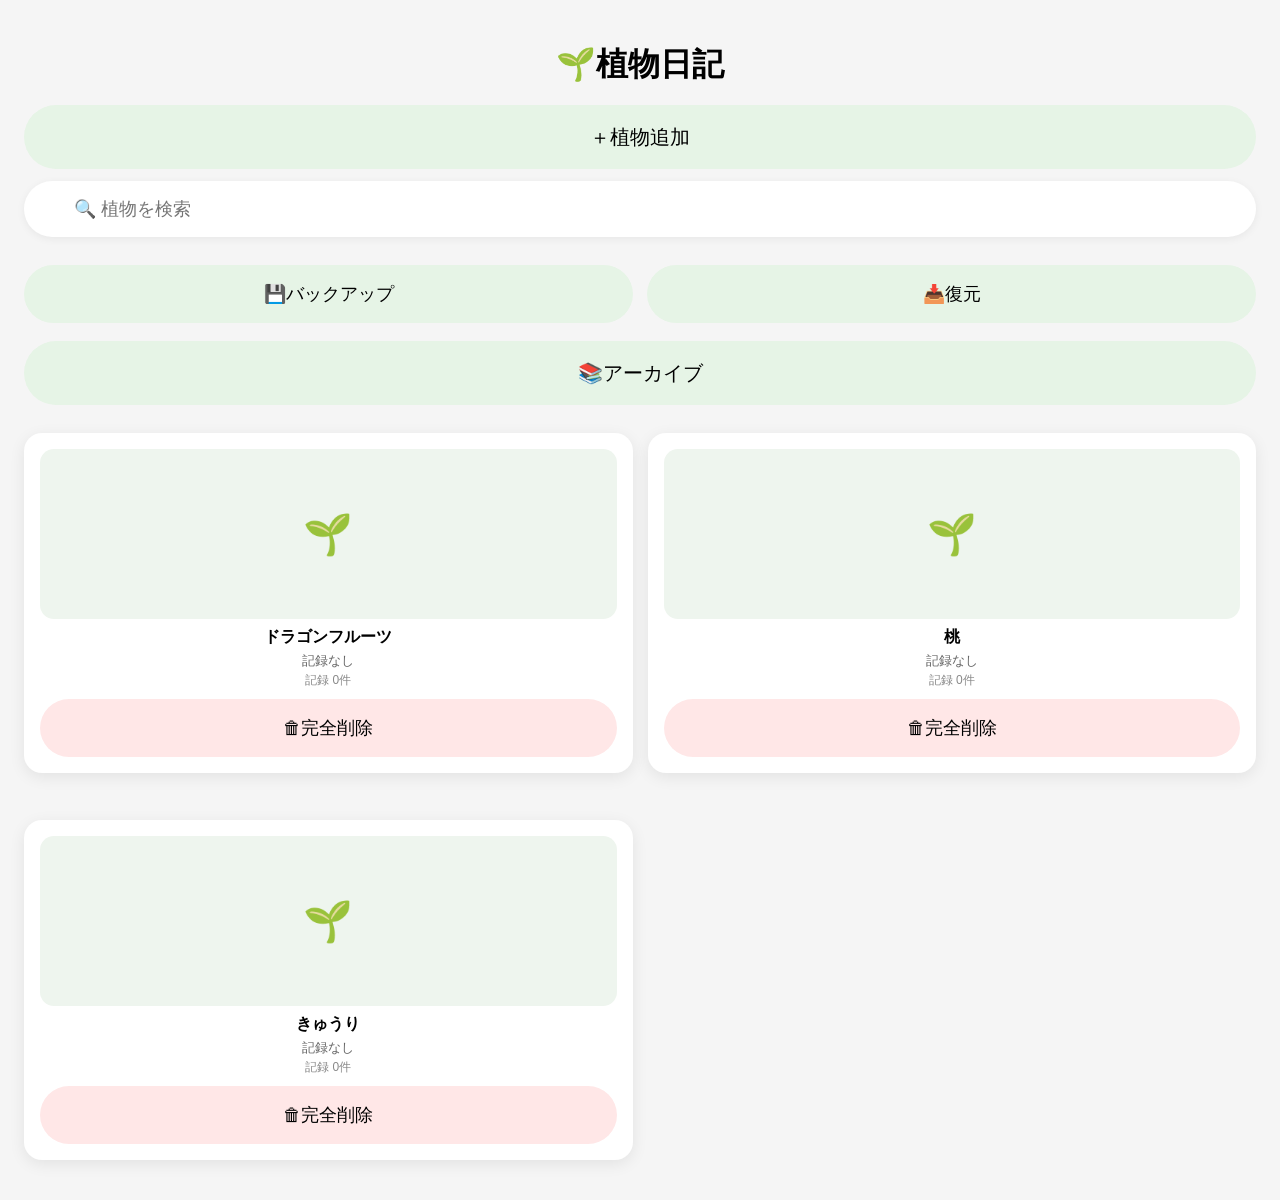
==== index.html @ 44630907 "Update index.html" ====
<!DOCTYPE html>
<html lang="ja">
<head>
    <meta charset="UTF-8">
    <meta name="viewport" content="width=device-width, initial-scale=1.0">
    <title>植物日記</title>
    <link rel="stylesheet" href="style.css?v=13">
</head>
<body>

    <h1>🌱植物日記</h1>

    <button id="addPlantBtn" class="main-add-btn">
        ＋植物追加
    </button>

    <div class="search-wrapper">
        <input
            id="plantSearchInput"
            class="plant-search"
            type="search"
            placeholder="🔍 植物を検索"
        />
    </div>

    <div class="backup-actions">
        <button id="exportBackupBtn">💾バックアップ</button>
        <button id="importBackupBtn">📥復元</button>
    </div>

    <a href="archive.html" class="archive-link">
        <button>
            📚アーカイブ
        </button>
    </a>

    <div id="plants"></div>

    <script src="app.js?v=3"></script>

</body>
</html>
---- style.css ----
body {
    font-family: sans-serif;
    background: #f5f5f5;
    padding: 16px;
    box-sizing: border-box;
}

h1 {
    text-align: center;
    font-size: 32px;
    line-height: 1.2;
}

button {
    border: none;
    border-radius: 999px;
    padding: 12px;
    font-size: 16px;
    background: #e6f4e6;
}

.main-add-btn,
.archive-link button {
    width: 100%;
    font-size: 18px;
    margin-bottom: 12px;
}

.backup-actions {
    display: flex;
    gap: 12px;
    margin-bottom: 18px;
}

.backup-actions button {
    flex: 1;
    width: auto;
}

#plants {
    display: grid;
    grid-template-columns: 1fr 1fr;
    gap: 15px;
}

.plant-card {
    background: white;
    border-radius: 18px;
    padding: 16px;
    margin: 16px 0;
    text-align: center;
    box-shadow: 0 4px 16px rgba(0,0,0,0.08);
    overflow: hidden;
}

.plant-thumb {
    width: 100%;
    height: 170px;
    object-fit: cover;
    border-radius: 14px;
    display: block;
    margin-bottom: 8px;
    background: white;
}

.plant-thumb.placeholder {
    display: flex;
    align-items: center;
    justify-content: center;
    background: #eef5ee;
    font-size: 40px;
}

.plant-name {
    font-weight: bold;
    text-align: center;
}

.plant-updated {
    margin-top: 4px;
    font-size: 13px;
    color: #666;
    text-align: center;
}

.plant-count {
    margin-top: 2px;
    font-size: 12px;
    color: #888;
    text-align: center;
}

.deletePlantBtn {
    width: 100%;
    margin-top: 10px;
    background: #ffe7e7;
}

.sort-box {
    display: flex;
    gap: 8px;
    margin: 12px 0;
}

.sort-box button {
    flex: 1;
}

#plantName {
    position: sticky;
    top: 0;
    z-index: 100;
    background: #f5f5f5;
    padding: 14px 0 12px;
    margin: 0 0 12px;
    border-bottom: 1px solid #dbe8db;
    font-size: 26px;
}

#records {
    position: relative;
    margin-top: 20px;
}

#records::before {
    content: "";
    position: absolute;
    left: 18px;
    top: 0;
    bottom: 0;
    width: 3px;
    background: #cfe3cf;
    border-radius: 999px;
}

#records .plant-card {
    position: relative;
    margin-left: 28px;
    text-align: left;
}

#records .plant-card::before {
    content: "";
    position: absolute;
    left: -22px;
    top: 22px;
    width: 15px;
    height: 15px;
    background: #6fa96f;
    border: 3px solid white;
    border-radius: 50%;
    box-shadow: 0 2px 5px rgba(0,0,0,0.15);
}

.record-date {
    display: inline-block;
    background: #e6f4e6;
    color: #2f5f2f;
    padding: 6px 12px;
    border-radius: 999px;
    font-size: 16px;
    font-weight: bold;
    margin-bottom: 12px;
}

.photo-row {
    display: grid;
    grid-template-columns: 1fr 1fr;
    gap: 12px;
}

.record-photo {
    width: 100%;
    height: 140px;
    object-fit: cover;
    border-radius: 14px;
}

.record-info,
.record-memo {
    text-align: left;
    font-size: 15px;
    margin-top: 8px;
    white-space: pre-wrap;
}

.record-actions {
    display: grid;
    grid-template-columns: 1fr 1fr 1fr;
    gap: 6px;
    margin-top: 12px;
}

.record-actions button {
    padding: 10px 6px;
    font-size: 13px;
    border-radius: 10px;
}

#addRecordBtn {
    position: fixed;
    right: 18px;
    bottom: 18px;
    z-index: 200;
    width: 64px;
    height: 64px;
    border-radius: 50%;
    padding: 0;
    margin: 0;
    font-size: 0;
    background: #6fa96f;
    color: white;
    box-shadow: 0 4px 12px rgba(0,0,0,0.25);
}

#addRecordBtn::before {
    content: "+";
    font-size: 38px;
    line-height: 64px;
    font-weight: bold;
}

.photo-modal {
    display: none;
    position: fixed;
    inset: 0;
    background: rgba(0,0,0,0.85);
    z-index: 999;
    align-items: center;
    justify-content: center;
    flex-direction: column;
    gap: 15px;
    padding: 20px;
}

.photo-modal img {
    max-width: 90%;
    max-height: 70vh;
    border-radius: 12px;
}

.photo-modal button {
    width: 100%;
    max-width: 300px;
}

/* 全体ボタンを少し大きく見やすく */
button {
    min-height: 58px;
    font-size: 18px;
    padding: 14px 18px;
}

/* 植物追加・アーカイブ */
.main-add-btn,
.archive-link button {
    min-height: 64px;
    font-size: 20px;
}

/* バックアップ・復元 */
.backup-actions {
    display: grid;
    grid-template-columns: 1fr 1fr;
    gap: 14px;
    margin-bottom: 18px;
}

.backup-actions button {
    width: 100%;
    min-height: 58px;
    font-size: 18px;
}

/* 検索ボックス */
.plant-search {
    width: 100%;
    box-sizing: border-box;
    height: 56px;
    padding: 0 22px;
    margin: 0 0 14px;
    border: none;
    border-radius: 999px;
    font-size: 18px;
    background: white;
    box-shadow: 0 2px 8px rgba(0,0,0,0.06);
}

.search-wrapper {
    position: relative;
    margin-bottom: 14px;
}

.search-icon {
    position: absolute;
    left: 18px;
    top: 50%;
    transform: translateY(-50%);
    font-size: 20px;
    z-index: 1;
}

.plant-search {
    width: 100%;
    height: 56px;
    padding-left: 50px;
    border: none;
    border-radius: 999px;
    font-size: 18px;
    box-sizing: border-box;
}
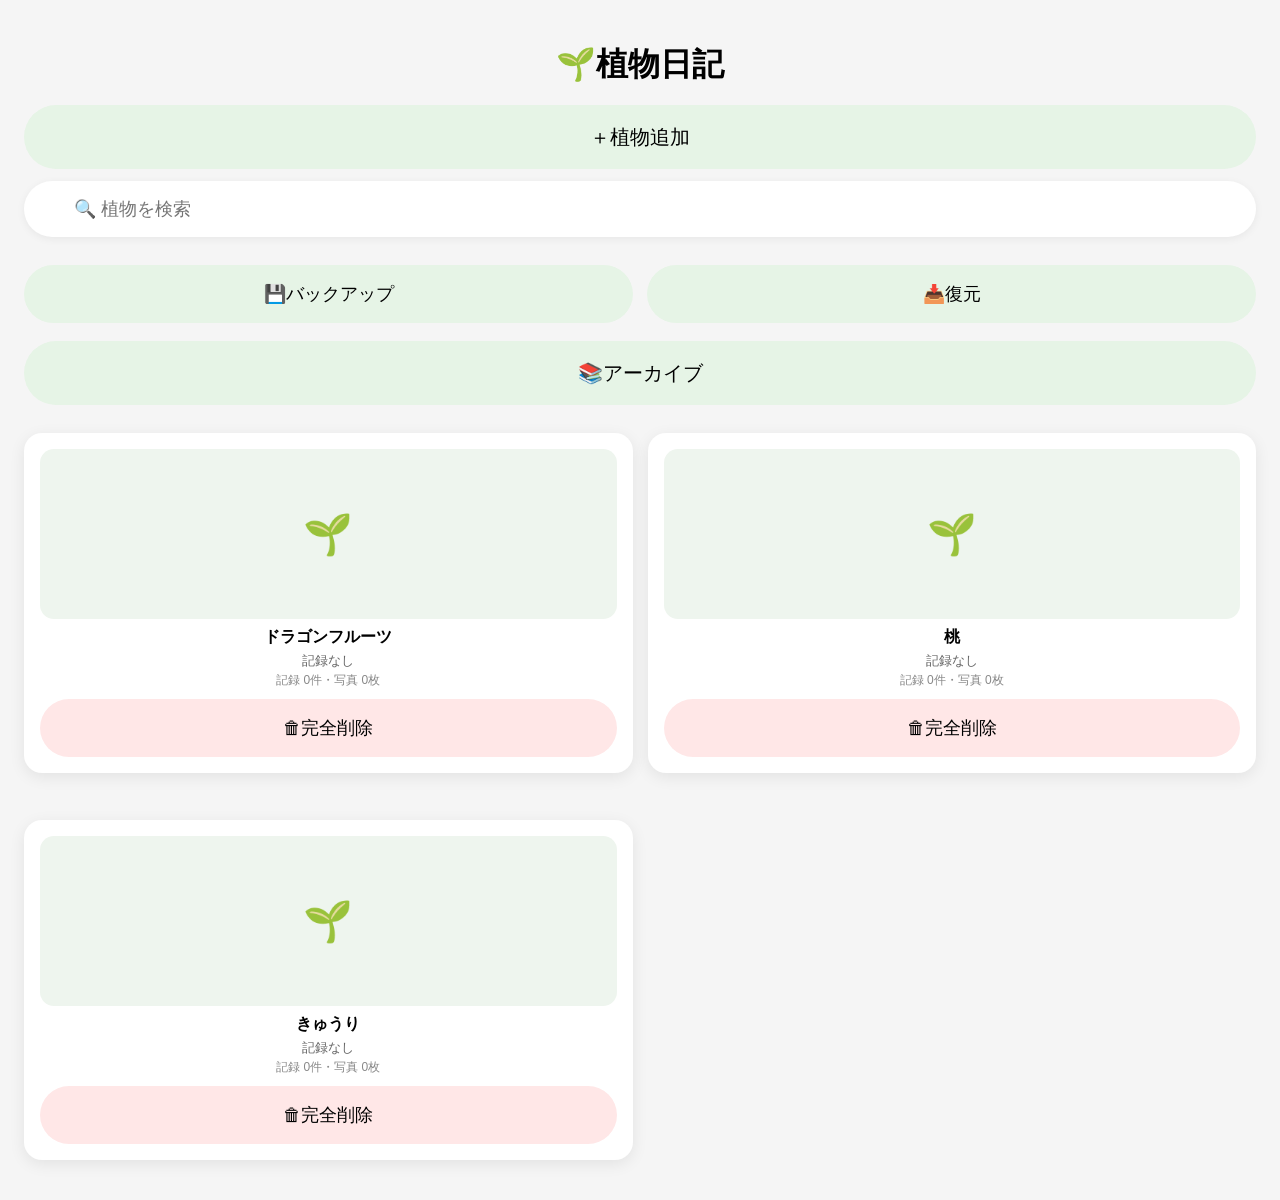
==== commit dbdc3c9c: "Update index.html" ====
--- a/index.html
+++ b/index.html
@@ -36,7 +36,7 @@
 
     <div id="plants"></div>
 
-    <script src="app.js?v=3"></script>
+    <script src="app.js?v=4"></script>
 
 </body>
 </html>
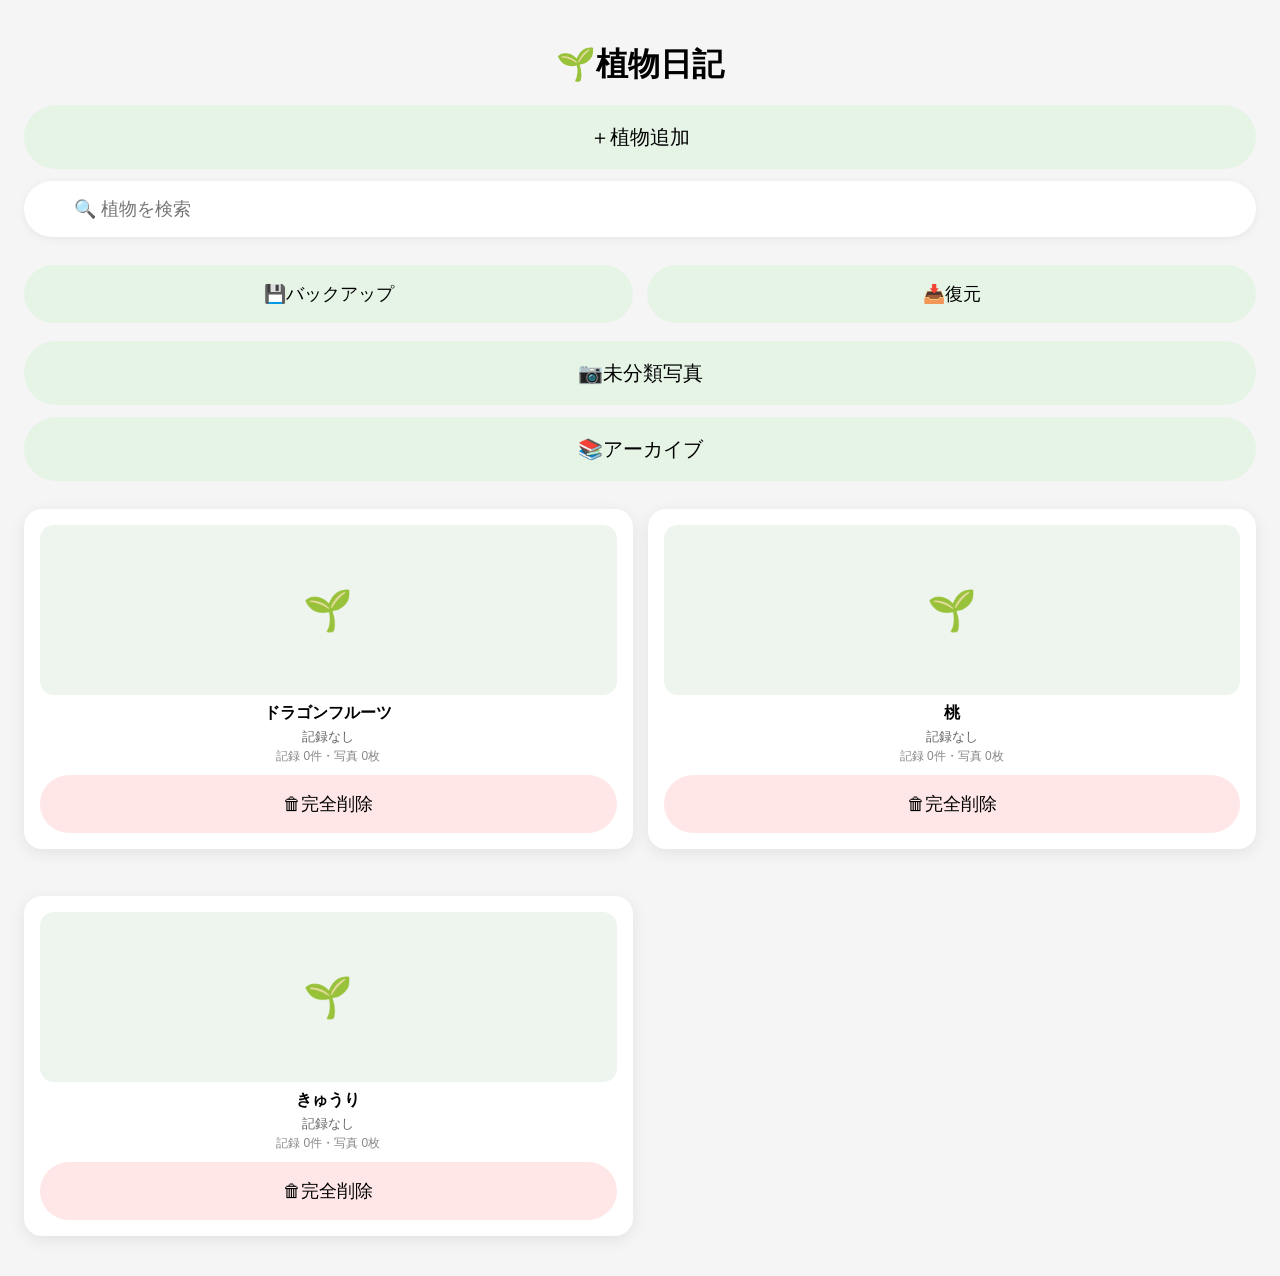
==== commit 5296b08c: "Update index.html" ====
--- a/index.html
+++ b/index.html
@@ -28,6 +28,12 @@
         <button id="importBackupBtn">📥復元</button>
     </div>
 
+<a href="unclassified.html" class="archive-link">
+    <button>
+        📷未分類写真
+    </button>
+</a>
+
     <a href="archive.html" class="archive-link">
         <button>
             📚アーカイブ
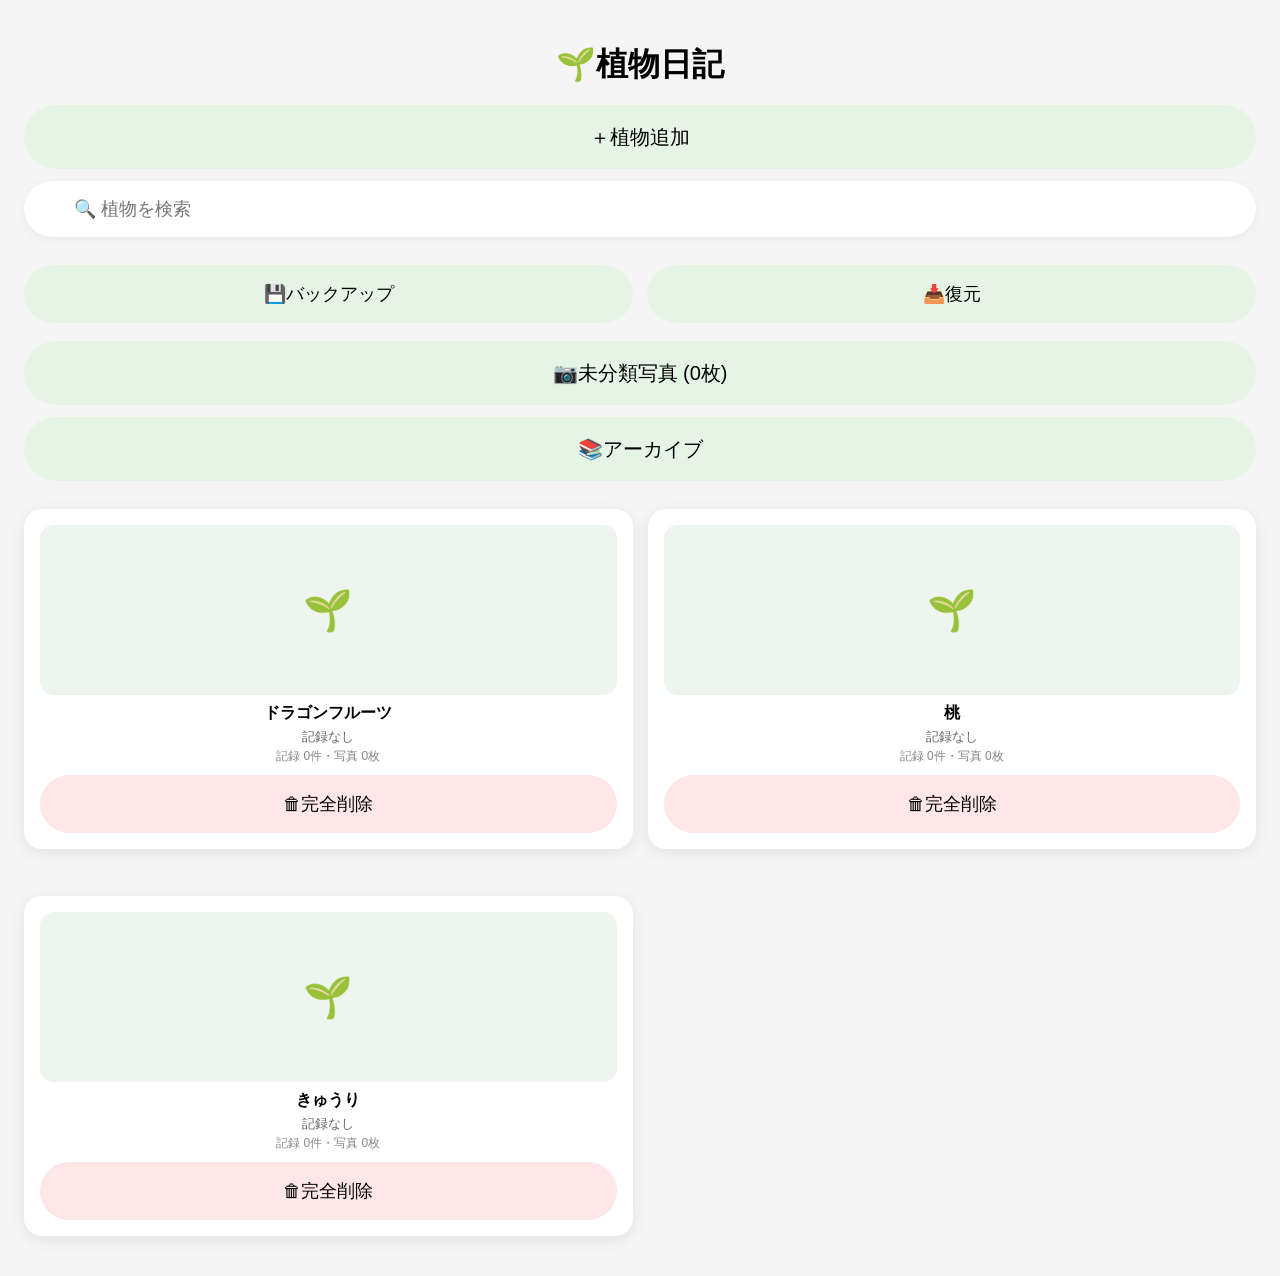
==== commit 366dc88c: "Update index.html" ====
--- a/index.html
+++ b/index.html
@@ -29,7 +29,7 @@
     </div>
 
 <a href="unclassified.html" class="archive-link">
-    <button>
+    <button id="unclassifiedBtn">
         📷未分類写真
     </button>
 </a>
--- a/style.css
+++ b/style.css
@@ -309,3 +309,74 @@
     font-size: 18px;
     box-sizing: border-box;
 }
+
+.photo-grid {
+    display: grid;
+    grid-template-columns: repeat(2, 1fr);
+    gap: 12px;
+    padding: 10px;
+}
+
+.unclassified-item {
+    position: relative;
+    border-radius: 18px;
+    overflow: hidden;
+    background: #fff;
+    box-shadow: 0 4px 12px rgba(0,0,0,0.08);
+    border: 4px solid transparent;
+}
+
+.unclassified-thumb {
+    width: 100%;
+    aspect-ratio: 1 / 1;
+    object-fit: cover;
+    display: block;
+}
+
+.unclassified-item.selected {
+    border-color: #7bcf8a;
+}
+
+.check-mark {
+    display: none;
+    position: absolute;
+    top: 8px;
+    right: 8px;
+    background: #7bcf8a;
+    color: white;
+    width: 28px;
+    height: 28px;
+    border-radius: 50%;
+    text-align: center;
+    line-height: 28px;
+    font-weight: bold;
+    z-index: 2;
+}
+
+.unclassified-item.selected .check-mark {
+    display: block;
+}
+
+.photo-modal {
+    display: none;
+    position: fixed;
+    inset: 0;
+    background: rgba(0,0,0,0.85);
+    z-index: 9999;
+    align-items: center;
+    justify-content: center;
+    flex-direction: column;
+    padding: 20px;
+}
+
+.photo-modal img {
+    max-width: 95vw;
+    max-height: 80vh;
+    object-fit: contain;
+    border-radius: 16px;
+}
+
+.photo-modal button {
+    margin-bottom: 16px;
+    font-size: 18px;
+}
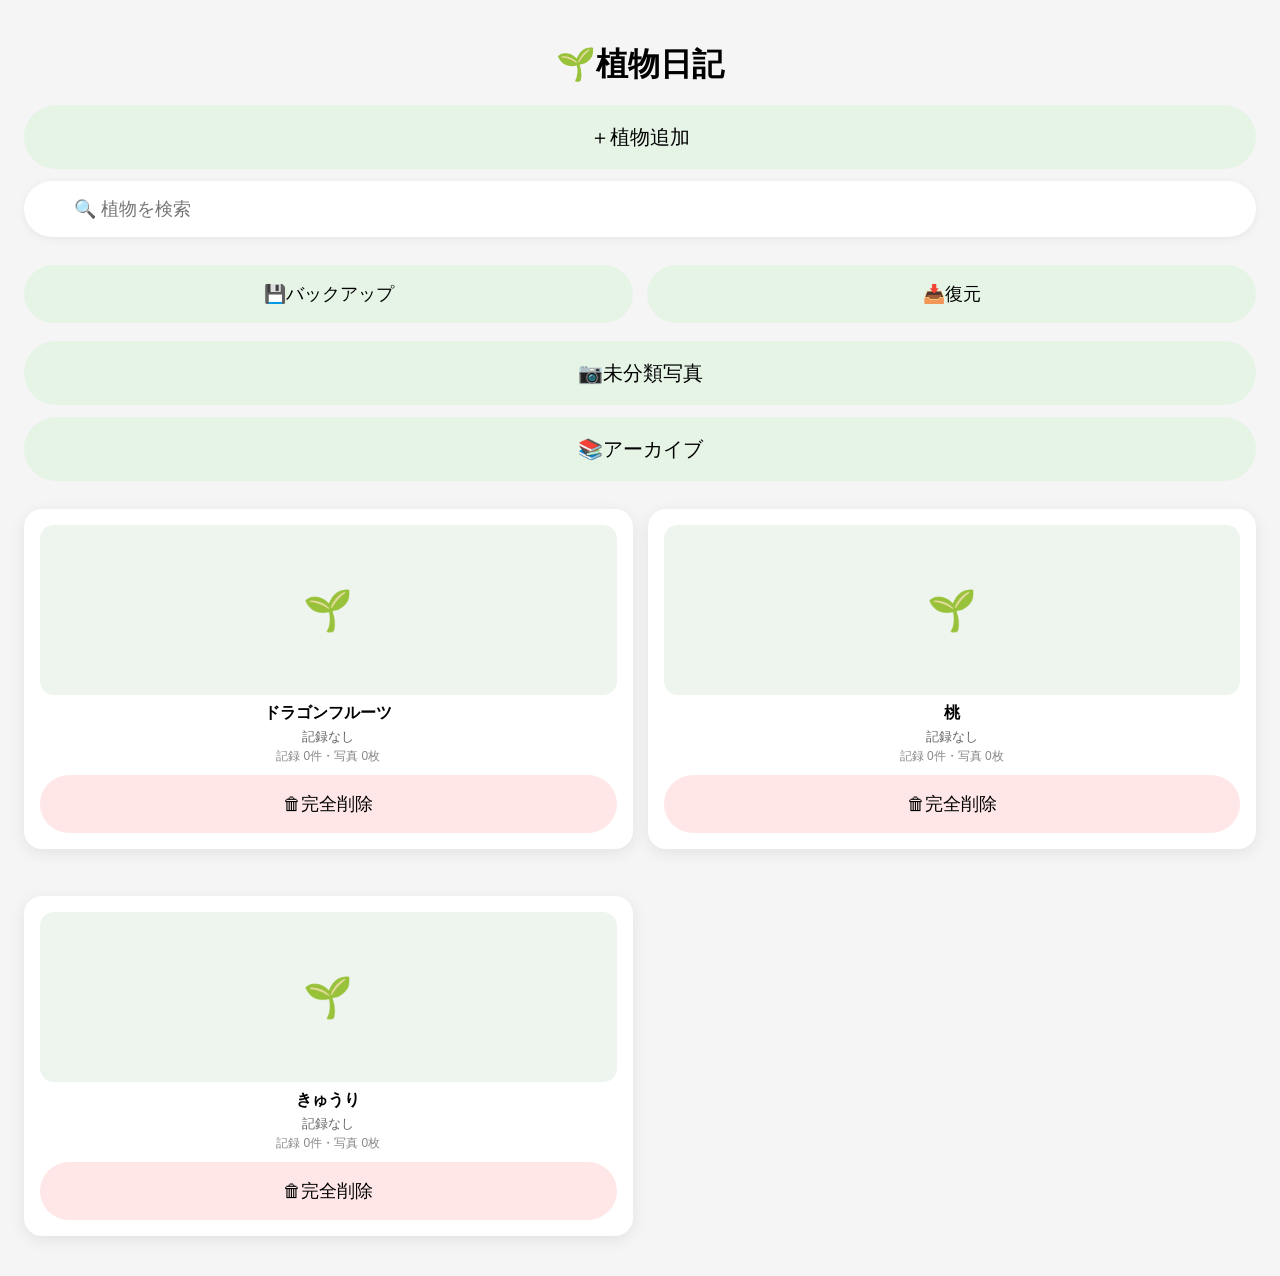
==== commit 41911d2e: "Update index.html" ====
--- a/index.html
+++ b/index.html
@@ -29,7 +29,7 @@
     </div>
 
 <a href="unclassified.html" class="archive-link">
-    <button id="unclassifiedBtn">
+    <button>
         📷未分類写真
     </button>
 </a>
@@ -42,7 +42,7 @@
 
     <div id="plants"></div>
 
-    <script src="app.js?v=4"></script>
+    <script src="app.js?v=5"></script>
 
 </body>
 </html>
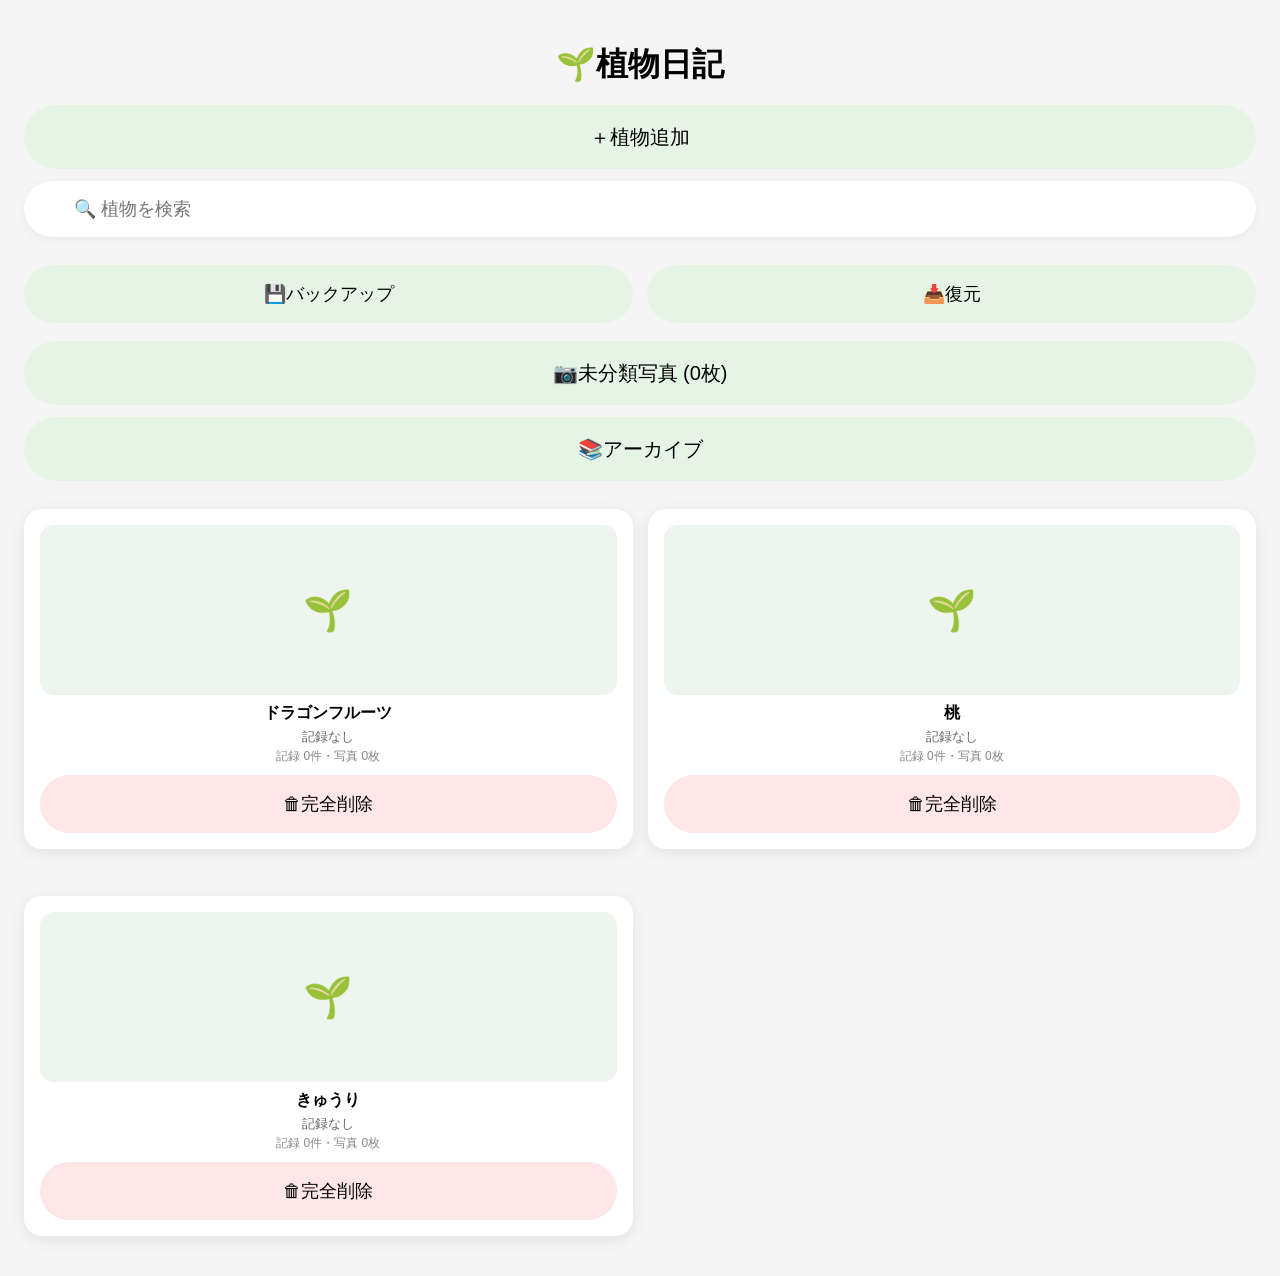
==== commit 1207b149: "Update index.html" ====
--- a/index.html
+++ b/index.html
@@ -29,7 +29,7 @@
     </div>
 
 <a href="unclassified.html" class="archive-link">
-    <button>
+    <button id="unclassifiedBtn">
         📷未分類写真
     </button>
 </a>
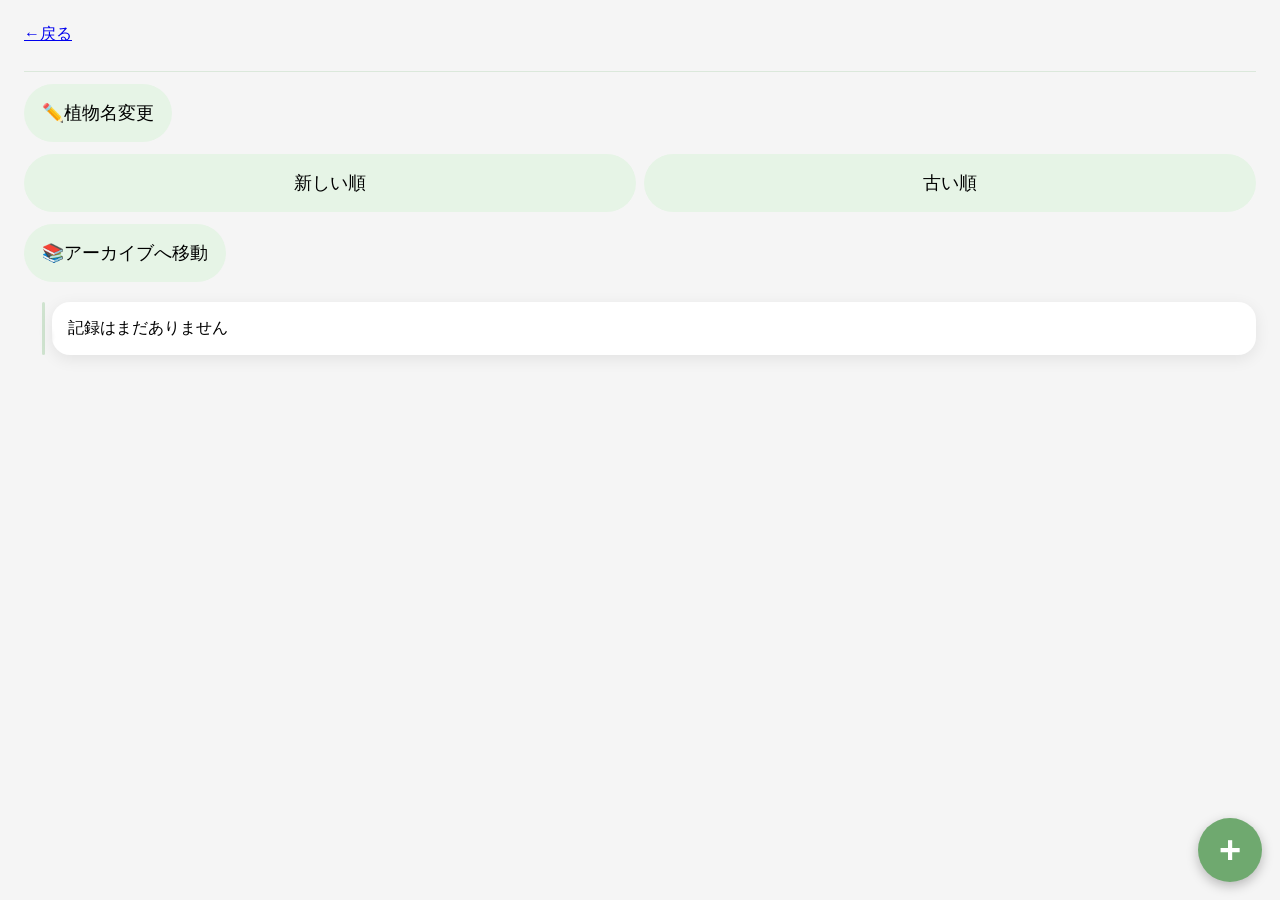
==== commit 42b2c686: "Update index.html" ====
--- a/index.html
+++ b/index.html
@@ -3,46 +3,692 @@
 <head>
     <meta charset="UTF-8">
     <meta name="viewport" content="width=device-width, initial-scale=1.0">
-    <title>植物日記</title>
+    <title>植物ページ</title>
     <link rel="stylesheet" href="style.css?v=13">
 </head>
 <body>
 
-    <h1>🌱植物日記</h1>
-
-    <button id="addPlantBtn" class="main-add-btn">
-        ＋植物追加
-    </button>
-
-    <div class="search-wrapper">
-        <input
-            id="plantSearchInput"
-            class="plant-search"
-            type="search"
-            placeholder="🔍 植物を検索"
-        />
-    </div>
-
-    <div class="backup-actions">
-        <button id="exportBackupBtn">💾バックアップ</button>
-        <button id="importBackupBtn">📥復元</button>
-    </div>
-
-<a href="unclassified.html" class="archive-link">
-    <button id="unclassifiedBtn">
-        📷未分類写真
-    </button>
-</a>
-
-    <a href="archive.html" class="archive-link">
-        <button>
-            📚アーカイブ
-        </button>
-    </a>
-
-    <div id="plants"></div>
-
-    <script src="app.js?v=5"></script>
+<a href="javascript:history.back()">←戻る</a>
+
+<h1 id="plantName"></h1>
+
+<button id="renamePlantBtn">
+    ✏️植物名変更
+</button>
+
+<button id="addRecordBtn">＋記録追加</button>
+
+<div class="sort-box">
+    <button id="newestBtn">新しい順</button>
+    <button id="oldestBtn">古い順</button>
+</div>
+
+<button id="archivePlantBtn">📚アーカイブへ移動</button>
+
+<button id="restorePlantBtn">
+    🌱育成中へ戻す
+</button>
+
+<div id="records"></div>
+
+<div id="photoModal" class="photo-modal">
+    <button id="closeModalBtn">閉じる</button>
+    <img id="modalImage">
+    <button id="setCoverBtn">
+    ⭐表紙に設定
+</button>
+    <button id="deletePhotoBtn">この写真を削除</button>
+　　<button id="moveToUnclassifiedBtn">未分類に戻す</button>
+</div>
+
+
+<script>
+const params = new URLSearchParams(window.location.search);
+const plantName = params.get("name");
+
+document.getElementById("plantName").textContent = plantName;
+
+const recordsContainer = document.getElementById("records");
+const addRecordBtn = document.getElementById("addRecordBtn");
+const archivePlantBtn = document.getElementById("archivePlantBtn");
+const restorePlantBtn = document.getElementById("restorePlantBtn");
+const newestBtn = document.getElementById("newestBtn");
+const oldestBtn = document.getElementById("oldestBtn");
+const photoModal = document.getElementById("photoModal");
+const modalImage = document.getElementById("modalImage");
+const closeModalBtn = document.getElementById("closeModalBtn");
+const deletePhotoBtn = document.getElementById("deletePhotoBtn");
+
+const moveToUnclassifiedBtn =
+    document.getElementById("moveToUnclassifiedBtn");
+
+const setCoverBtn =
+    document.getElementById(
+        "setCoverBtn"
+    );
+
+const renamePlantBtn =
+    document.getElementById(
+        "renamePlantBtn"
+    );
+
+let currentRecordIndex = null;
+let currentPhotoIndex = null;
+
+let sortOrder =
+    localStorage.getItem("sortOrder_" + plantName) || "newest";
+
+const plants =
+    JSON.parse(
+        localStorage.getItem("plants")
+    ) || [];
+
+const currentPlant =
+    plants.find(
+        plant =>
+            plant.name === plantName
+    );
+
+if(currentPlant?.archived){
+
+    archivePlantBtn.style.display =
+        "none";
+
+}else{
+
+    restorePlantBtn.style.display =
+        "none";
+
+}
+
+function getStorageKey() {
+    return "records_" + plantName;
+}
+
+function loadRecords() {
+    return JSON.parse(localStorage.getItem(getStorageKey())) || [];
+}
+
+function saveRecords(records) {
+    localStorage.setItem(getStorageKey(), JSON.stringify(records));
+}
+
+function getPhotoSrc(photo) {
+    if (typeof photo === "string") {
+        return photo;
+    }
+
+    if (photo.src) {
+        return photo.src;
+    }
+
+    return "";
+}
+
+function getPhotoDate(photo, fallbackDate) {
+    return typeof photo === "string" ? fallbackDate : photo.date || fallbackDate;
+}
+
+const DB_NAME = "plantPhotoDB";
+const DB_VERSION = 1;
+const PHOTO_STORE = "photos";
+
+function openPhotoDB() {
+    return new Promise((resolve, reject) => {
+        const request = indexedDB.open(DB_NAME, DB_VERSION);
+
+        request.onupgradeneeded = () => {
+            const db = request.result;
+
+            if (!db.objectStoreNames.contains(PHOTO_STORE)) {
+                db.createObjectStore(PHOTO_STORE, {
+                    keyPath: "id"
+                });
+            }
+        };
+
+        request.onsuccess = () => {
+            resolve(request.result);
+        };
+
+        request.onerror = () => {
+            reject(request.error);
+        };
+    });
+}
+
+async function savePhotoToDB(src) {
+    const db = await openPhotoDB();
+
+    const photo = {
+        id: Date.now().toString() + Math.random().toString(16).slice(2),
+        src: src
+    };
+
+    return new Promise((resolve, reject) => {
+        const transaction = db.transaction(PHOTO_STORE, "readwrite");
+        const store = transaction.objectStore(PHOTO_STORE);
+
+        store.add(photo);
+
+        transaction.oncomplete = () => {
+            resolve(photo.id);
+        };
+
+        transaction.onerror = () => {
+            reject(transaction.error);
+        };
+    });
+}
+
+async function getPhotoFromDB(id) {
+    const db = await openPhotoDB();
+
+    return new Promise((resolve, reject) => {
+        const transaction = db.transaction(PHOTO_STORE, "readonly");
+        const store = transaction.objectStore(PHOTO_STORE);
+        const request = store.get(id);
+
+        request.onsuccess = () => {
+            resolve(request.result ? request.result.src : "");
+        };
+
+        request.onerror = () => {
+            reject(request.error);
+        };
+    });
+}
+
+async function deletePhotoFromDB(id) {
+    const db = await openPhotoDB();
+
+    return new Promise((resolve, reject) => {
+        const transaction = db.transaction(PHOTO_STORE, "readwrite");
+        const store = transaction.objectStore(PHOTO_STORE);
+
+        store.delete(id);
+
+        transaction.oncomplete = () => {
+            resolve();
+        };
+
+        transaction.onerror = () => {
+            reject(transaction.error);
+        };
+    });
+}
+
+function compressImage(file, maxWidth = 700, quality = 0.45) {
+    return new Promise((resolve) => {
+        const reader = new FileReader();
+
+        reader.onload = () => {
+            const img = new Image();
+
+            img.onload = () => {
+                const canvas = document.createElement("canvas");
+
+                let width = img.width;
+                let height = img.height;
+
+                if (width > maxWidth) {
+                    height = Math.round(height * maxWidth / width);
+                    width = maxWidth;
+                }
+
+                canvas.width = width;
+                canvas.height = height;
+
+                const ctx = canvas.getContext("2d");
+
+                ctx.drawImage(img, 0, 0, width, height);
+
+                const compressedDataUrl =
+                    canvas.toDataURL("image/jpeg", quality);
+
+                resolve(compressedDataUrl);
+            };
+
+            img.src = reader.result;
+        };
+
+        reader.readAsDataURL(file);
+    });
+}
+
+function renderRecords() {
+
+    const records = loadRecords();
+
+const displayRecords = [...records].sort((a, b) => {
+
+    const dateA = new Date(a.date);
+    const dateB = new Date(b.date);
+
+    if (sortOrder === "newest") {
+        return dateB - dateA;
+    } else {
+        return dateA - dateB;
+    }
+
+});
+
+    recordsContainer.innerHTML = "";
+
+    if (records.length === 0) {
+        recordsContainer.innerHTML =
+            "<div class='plant-card'>記録はまだありません</div>";
+        return;
+    }
+
+   displayRecords.forEach((record) => {
+    const recordIndex = records.indexOf(record);
+        const card = document.createElement("div");
+        card.className = "plant-card";
+
+        if (!record.photos) {
+            record.photos = record.photo ? [record.photo] : [];
+        }
+
+        const imagesHtml = record.photos
+            .map((photo, photoIndex) => `
+                <img 
+                    src="${getPhotoSrc(photo) || 'data:image/svg+xml,%3Csvg xmlns=%22http://www.w3.org/2000/svg%22 width=%22200%22 height=%22150%22%3E%3Crect width=%22200%22 height=%22150%22 fill=%22%23eef5ee%22/%3E%3Ctext x=%2250%25%22 y=%2250%25%22 text-anchor=%22middle%22 dominant-baseline=%22middle%22 font-size=%2220%22%3E🌱%3C/text%3E%3C/svg%3E'}"
+data-photo-id="${photo.id || ''}"
+                    class="record-photo"
+                    data-record-index="${recordIndex}"
+                    data-photo-index="${photoIndex}"
+                >
+            `)
+            .join("");
+
+        card.innerHTML = `
+            <div class="record-date">
+                ${record.date}
+            </div>
+            <br><br>
+            <div class="photo-row">
+                ${imagesHtml}
+            </div>
+            <br>
+            
+            ${record.fertilizer
+                ? `<div class="record-info">💩 ${record.fertilizer}</div>`
+                : ""}
+
+            ${record.pesticide
+                ? `<div class="record-info">🧪 ${record.pesticide}</div>`
+                : ""}
+
+<div class="record-memo">
+    ${record.memo}
+</div>
+            <br><br>
+            <div class="record-actions">
+    <button class="photoBtn">📷追加</button>
+    <button class="editBtn">✏️編集</button>
+    <button class="deleteBtn">🗑削除</button>
+</div>
+        `;
+
+        card.querySelectorAll(".record-photo").forEach(img => {
+            img.addEventListener("click", () => {
+                currentRecordIndex = Number(img.dataset.recordIndex);
+                currentPhotoIndex = Number(img.dataset.photoIndex);
+
+                modalImage.src = img.src;
+                photoModal.style.display = "flex";
+            });
+        });
+
+        card.querySelector(".photoBtn").addEventListener("click", () => {
+            selectPhotos(recordIndex);
+        });
+
+        card.querySelector(".editBtn").addEventListener("click", () => {
+    const newDate = prompt("日付を編集してください", record.date);
+
+    if (newDate === null) return;
+
+    const newMemo = prompt("メモを編集してください", record.memo);
+
+    if (newMemo === null) return;
+
+    records[recordIndex].date = newDate;
+    records[recordIndex].memo = newMemo;
+
+    saveRecords(records);
+    renderRecords();
+});
+
+        card.querySelector(".deleteBtn").addEventListener("click", () => {
+            if (!confirm("削除しますか？")) return;
+
+            records.splice(recordIndex, 1);
+            saveRecords(records);
+            renderRecords();
+        });
+
+card.querySelectorAll(".record-photo").forEach(async img => {
+    const photoId = img.dataset.photoId;
+
+    if (photoId) {
+        const src = await getPhotoFromDB(photoId);
+        img.src = src;
+    }
+});
+
+        recordsContainer.appendChild(card);
+    });
+
+    saveRecords(records);
+}
+
+function selectPhotos(recordIndex) {
+    const input = document.createElement("input");
+    input.type = "file";
+    input.accept = "image/*";
+    input.multiple = true;
+
+    input.addEventListener("change", async () => {
+        const files = Array.from(input.files);
+
+        if (files.length === 0) return;
+
+        const records = loadRecords();
+
+        if (!records[recordIndex].photos) {
+            records[recordIndex].photos = [];
+        }
+
+        for (const file of files) {
+            const compressedPhoto = await compressImage(file);
+            const photoId = await savePhotoToDB(compressedPhoto);
+
+            records[recordIndex].photos.push({
+                id: photoId,
+                date: records[recordIndex].date
+            });
+        }
+
+        saveRecords(records);
+        renderRecords();
+
+        alert("写真を追加しました！");
+    });
+
+    input.click();
+}
+
+addRecordBtn.addEventListener("click", () => {
+    const memo = prompt("メモを入力してください");
+const fertilizer =
+    prompt(
+        "肥料を入力してください\n例：液肥、有機肥料"
+    ) || "";
+
+const pesticide =
+    prompt(
+        "農薬を入力してください\n例：殺虫"
+    ) || "";
+    if (memo === null) return;
+
+    const records = loadRecords();
+
+    const today = new Date().toLocaleDateString("ja-JP");
+
+const recordDate =
+    prompt(
+        "日付を入力してください",
+        today
+    );
+
+if (recordDate === null) return;
+
+records.unshift({
+    date: recordDate,
+    memo: memo,
+    fertilizer: fertilizer,
+    pesticide: pesticide,
+    photos: []
+});
+
+    saveRecords(records);
+    renderRecords();
+});
+
+closeModalBtn.addEventListener("click", () => {
+    photoModal.style.display = "none";
+});
+
+setCoverBtn.addEventListener("click", async () => {
+    const records = loadRecords();
+
+    const selectedPhoto =
+        records[currentRecordIndex].photos[currentPhotoIndex];
+
+    let selectedPhotoSrc = getPhotoSrc(selectedPhoto);
+
+    if (!selectedPhotoSrc && selectedPhoto.id) {
+        selectedPhotoSrc = await getPhotoFromDB(selectedPhoto.id);
+    }
+
+    const plants =
+        JSON.parse(localStorage.getItem("plants")) || [];
+
+    const targetPlant =
+        plants.find(plant => plant.name === plantName);
+
+    if (!targetPlant) return;
+
+    targetPlant.coverPhoto = selectedPhotoSrc;
+
+    localStorage.setItem("plants", JSON.stringify(plants));
+
+    alert("表紙写真を設定しました⭐");
+});
+
+deletePhotoBtn.addEventListener("click", async () => {
+    moveToUnclassifiedBtn.addEventListener("click", async () => {
+    if (!confirm("この写真を未分類写真に戻しますか？")) return;
+
+    const records = loadRecords();
+
+    const movedPhoto =
+        records[currentRecordIndex].photos[currentPhotoIndex];
+
+    let unclassifiedPhotos =
+        JSON.parse(localStorage.getItem("unclassifiedPhotos")) || [];
+
+    unclassifiedPhotos.push(movedPhoto);
+
+    localStorage.setItem(
+        "unclassifiedPhotos",
+        JSON.stringify(unclassifiedPhotos)
+    );
+
+    records[currentRecordIndex].photos.splice(currentPhotoIndex, 1);
+
+    saveRecords(records);
+
+    photoModal.style.display = "none";
+
+    renderRecords();
+
+    alert("未分類写真に戻しました");
+});
+    
+    if (!confirm("この写真を削除しますか？")) return;
+
+    const records = loadRecords();
+
+    const deletedPhoto =
+        records[currentRecordIndex].photos[currentPhotoIndex];
+
+    if (deletedPhoto.id) {
+        await deletePhotoFromDB(deletedPhoto.id);
+    }
+
+    records[currentRecordIndex].photos.splice(currentPhotoIndex, 1);
+
+    saveRecords(records);
+
+    photoModal.style.display = "none";
+
+    renderRecords();
+});
+
+archivePlantBtn.addEventListener("click", () => {
+    if (!confirm("この植物をアーカイブへ移動しますか？")) return;
+
+    const plants = JSON.parse(localStorage.getItem("plants")) || [];
+
+    const targetPlant = plants.find(plant => plant.name === plantName);
+
+    if (!targetPlant) {
+        alert("植物データが見つかりません");
+        return;
+    }
+
+    targetPlant.archived = true;
+
+    localStorage.setItem("plants", JSON.stringify(plants));
+
+    alert("アーカイブへ移動しました");
+
+    window.location.href = "index.html";
+});
+
+restorePlantBtn.addEventListener(
+    "click",
+    () => {
+
+        if(
+            !confirm(
+                "育成中へ戻しますか？"
+            )
+        ) return;
+
+        const plants =
+            JSON.parse(
+                localStorage.getItem(
+                    "plants"
+                )
+            ) || [];
+
+        const targetPlant =
+            plants.find(
+                plant =>
+                    plant.name === plantName
+            );
+
+        if(!targetPlant) return;
+
+        targetPlant.archived =
+            false;
+
+        localStorage.setItem(
+            "plants",
+            JSON.stringify(plants)
+        );
+
+        alert(
+            "育成中へ戻しました"
+        );
+
+        window.location.href =
+            "index.html";
+
+    }
+);
+
+renamePlantBtn.addEventListener(
+    "click",
+    () => {
+
+        const newName =
+            prompt(
+                "新しい植物名を入力してください",
+                plantName
+            );
+
+        if (
+            !newName ||
+            newName === plantName
+        ) {
+            return;
+        }
+
+        const plants =
+            JSON.parse(
+                localStorage.getItem(
+                    "plants"
+                )
+            ) || [];
+
+        const targetPlant =
+            plants.find(
+                plant =>
+                    plant.name === plantName
+            );
+
+        if (!targetPlant) {
+            return;
+        }
+
+        const oldRecords =
+            localStorage.getItem(
+                "records_" + plantName
+            );
+
+        targetPlant.name =
+            newName;
+
+        localStorage.setItem(
+            "plants",
+            JSON.stringify(plants)
+        );
+
+        if (oldRecords) {
+
+            localStorage.setItem(
+                "records_" + newName,
+                oldRecords
+            );
+
+            localStorage.removeItem(
+                "records_" + plantName
+            );
+
+        }
+
+        alert(
+            "植物名を変更しました"
+        );
+
+        window.location.href =
+            "plant.html?name=" +
+            encodeURIComponent(
+                newName
+            );
+
+    }
+);
+
+newestBtn.addEventListener("click", () => {
+    sortOrder = "newest";
+    localStorage.setItem("sortOrder_" + plantName, sortOrder);
+    renderRecords();
+});
+
+oldestBtn.addEventListener("click", () => {
+    sortOrder = "oldest";
+    localStorage.setItem("sortOrder_" + plantName, sortOrder);
+    renderRecords();
+});
+
+renderRecords();
+</script>
 
 </body>
 </html>
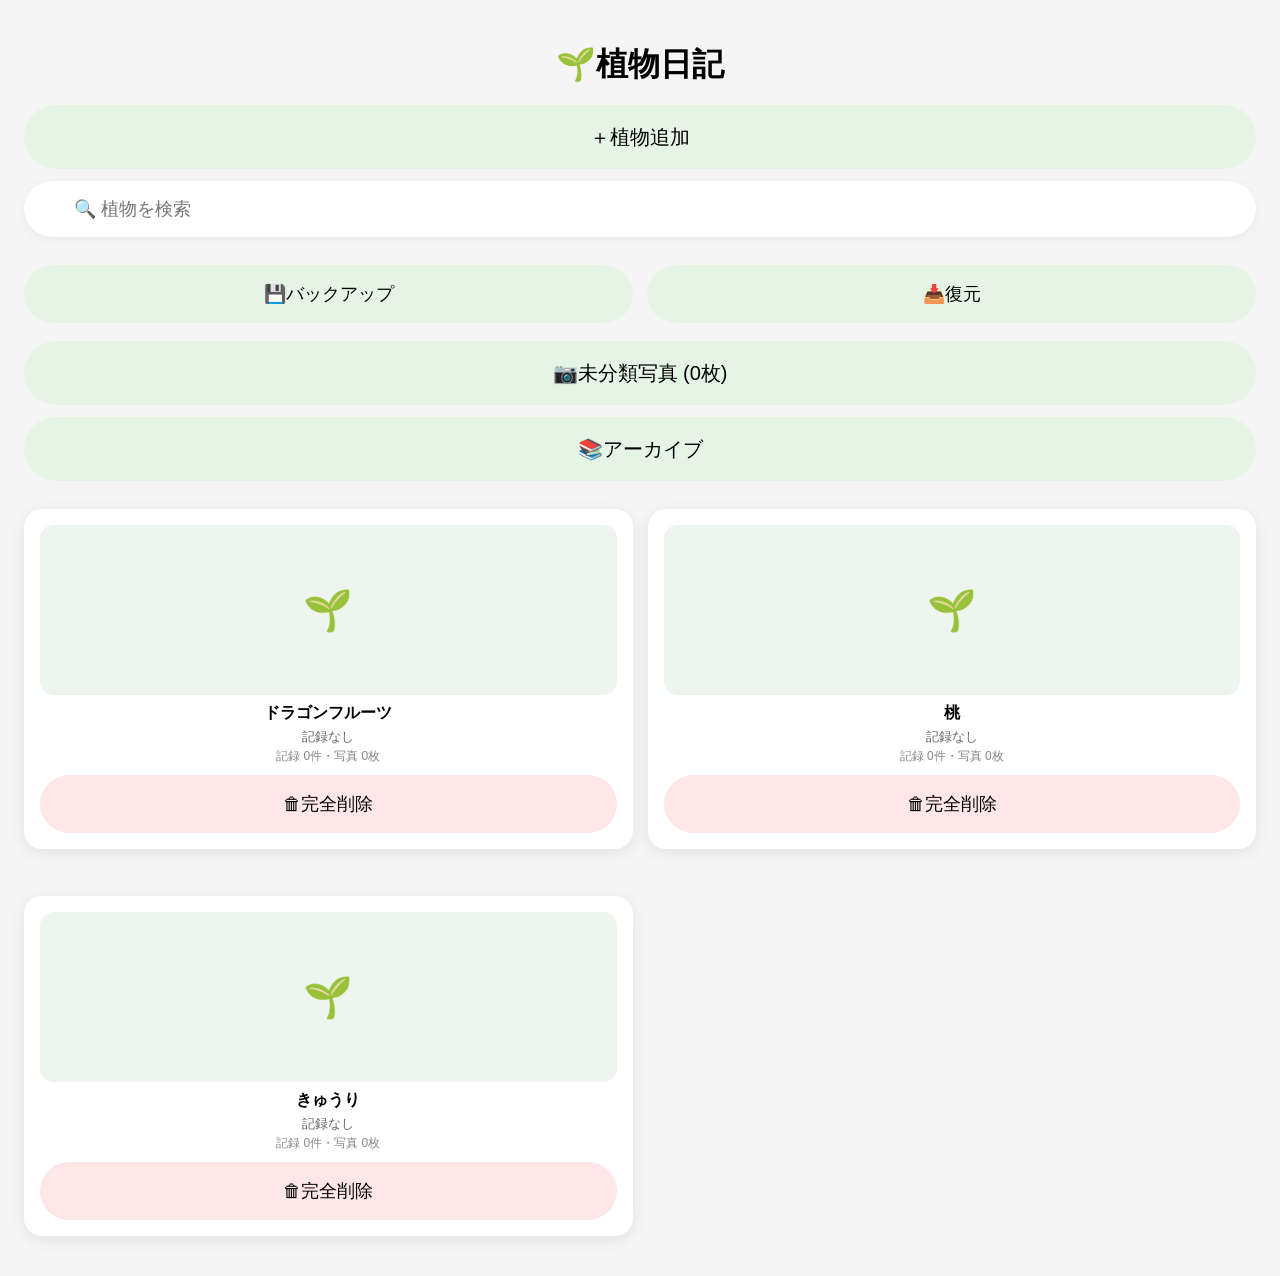
==== commit 704f9e5a: "Update index.html" ====
--- a/index.html
+++ b/index.html
@@ -3,692 +3,46 @@
 <head>
     <meta charset="UTF-8">
     <meta name="viewport" content="width=device-width, initial-scale=1.0">
-    <title>植物ページ</title>
+    <title>植物日記</title>
     <link rel="stylesheet" href="style.css?v=13">
 </head>
 <body>
 
-<a href="javascript:history.back()">←戻る</a>
+    <h1>🌱植物日記</h1>
 
-<h1 id="plantName"></h1>
+    <button id="addPlantBtn" class="main-add-btn">
+        ＋植物追加
+    </button>
 
-<button id="renamePlantBtn">
-    ✏️植物名変更
-</button>
+    <div class="search-wrapper">
+        <input
+            id="plantSearchInput"
+            class="plant-search"
+            type="search"
+            placeholder="🔍 植物を検索"
+        />
+    </div>
 
-<button id="addRecordBtn">＋記録追加</button>
+    <div class="backup-actions">
+        <button id="exportBackupBtn">💾バックアップ</button>
+        <button id="importBackupBtn">📥復元</button>
+    </div>
 
-<div class="sort-box">
-    <button id="newestBtn">新しい順</button>
-    <button id="oldestBtn">古い順</button>
-</div>
+<a href="unclassified.html" class="archive-link">
+    <button id="unclassifiedBtn">
+        📷未分類写真
+    </button>
+</a>
 
-<button id="archivePlantBtn">📚アーカイブへ移動</button>
+    <a href="archive.html" class="archive-link">
+        <button>
+            📚アーカイブ
+        </button>
+    </a>
 
-<button id="restorePlantBtn">
-    🌱育成中へ戻す
-</button>
+    <div id="plants"></div>
 
-<div id="records"></div>
-
-<div id="photoModal" class="photo-modal">
-    <button id="closeModalBtn">閉じる</button>
-    <img id="modalImage">
-    <button id="setCoverBtn">
-    ⭐表紙に設定
-</button>
-    <button id="deletePhotoBtn">この写真を削除</button>
-　　<button id="moveToUnclassifiedBtn">未分類に戻す</button>
-</div>
-
-
-<script>
-const params = new URLSearchParams(window.location.search);
-const plantName = params.get("name");
-
-document.getElementById("plantName").textContent = plantName;
-
-const recordsContainer = document.getElementById("records");
-const addRecordBtn = document.getElementById("addRecordBtn");
-const archivePlantBtn = document.getElementById("archivePlantBtn");
-const restorePlantBtn = document.getElementById("restorePlantBtn");
-const newestBtn = document.getElementById("newestBtn");
-const oldestBtn = document.getElementById("oldestBtn");
-const photoModal = document.getElementById("photoModal");
-const modalImage = document.getElementById("modalImage");
-const closeModalBtn = document.getElementById("closeModalBtn");
-const deletePhotoBtn = document.getElementById("deletePhotoBtn");
-
-const moveToUnclassifiedBtn =
-    document.getElementById("moveToUnclassifiedBtn");
-
-const setCoverBtn =
-    document.getElementById(
-        "setCoverBtn"
-    );
-
-const renamePlantBtn =
-    document.getElementById(
-        "renamePlantBtn"
-    );
-
-let currentRecordIndex = null;
-let currentPhotoIndex = null;
-
-let sortOrder =
-    localStorage.getItem("sortOrder_" + plantName) || "newest";
-
-const plants =
-    JSON.parse(
-        localStorage.getItem("plants")
-    ) || [];
-
-const currentPlant =
-    plants.find(
-        plant =>
-            plant.name === plantName
-    );
-
-if(currentPlant?.archived){
-
-    archivePlantBtn.style.display =
-        "none";
-
-}else{
-
-    restorePlantBtn.style.display =
-        "none";
-
-}
-
-function getStorageKey() {
-    return "records_" + plantName;
-}
-
-function loadRecords() {
-    return JSON.parse(localStorage.getItem(getStorageKey())) || [];
-}
-
-function saveRecords(records) {
-    localStorage.setItem(getStorageKey(), JSON.stringify(records));
-}
-
-function getPhotoSrc(photo) {
-    if (typeof photo === "string") {
-        return photo;
-    }
-
-    if (photo.src) {
-        return photo.src;
-    }
-
-    return "";
-}
-
-function getPhotoDate(photo, fallbackDate) {
-    return typeof photo === "string" ? fallbackDate : photo.date || fallbackDate;
-}
-
-const DB_NAME = "plantPhotoDB";
-const DB_VERSION = 1;
-const PHOTO_STORE = "photos";
-
-function openPhotoDB() {
-    return new Promise((resolve, reject) => {
-        const request = indexedDB.open(DB_NAME, DB_VERSION);
-
-        request.onupgradeneeded = () => {
-            const db = request.result;
-
-            if (!db.objectStoreNames.contains(PHOTO_STORE)) {
-                db.createObjectStore(PHOTO_STORE, {
-                    keyPath: "id"
-                });
-            }
-        };
-
-        request.onsuccess = () => {
-            resolve(request.result);
-        };
-
-        request.onerror = () => {
-            reject(request.error);
-        };
-    });
-}
-
-async function savePhotoToDB(src) {
-    const db = await openPhotoDB();
-
-    const photo = {
-        id: Date.now().toString() + Math.random().toString(16).slice(2),
-        src: src
-    };
-
-    return new Promise((resolve, reject) => {
-        const transaction = db.transaction(PHOTO_STORE, "readwrite");
-        const store = transaction.objectStore(PHOTO_STORE);
-
-        store.add(photo);
-
-        transaction.oncomplete = () => {
-            resolve(photo.id);
-        };
-
-        transaction.onerror = () => {
-            reject(transaction.error);
-        };
-    });
-}
-
-async function getPhotoFromDB(id) {
-    const db = await openPhotoDB();
-
-    return new Promise((resolve, reject) => {
-        const transaction = db.transaction(PHOTO_STORE, "readonly");
-        const store = transaction.objectStore(PHOTO_STORE);
-        const request = store.get(id);
-
-        request.onsuccess = () => {
-            resolve(request.result ? request.result.src : "");
-        };
-
-        request.onerror = () => {
-            reject(request.error);
-        };
-    });
-}
-
-async function deletePhotoFromDB(id) {
-    const db = await openPhotoDB();
-
-    return new Promise((resolve, reject) => {
-        const transaction = db.transaction(PHOTO_STORE, "readwrite");
-        const store = transaction.objectStore(PHOTO_STORE);
-
-        store.delete(id);
-
-        transaction.oncomplete = () => {
-            resolve();
-        };
-
-        transaction.onerror = () => {
-            reject(transaction.error);
-        };
-    });
-}
-
-function compressImage(file, maxWidth = 700, quality = 0.45) {
-    return new Promise((resolve) => {
-        const reader = new FileReader();
-
-        reader.onload = () => {
-            const img = new Image();
-
-            img.onload = () => {
-                const canvas = document.createElement("canvas");
-
-                let width = img.width;
-                let height = img.height;
-
-                if (width > maxWidth) {
-                    height = Math.round(height * maxWidth / width);
-                    width = maxWidth;
-                }
-
-                canvas.width = width;
-                canvas.height = height;
-
-                const ctx = canvas.getContext("2d");
-
-                ctx.drawImage(img, 0, 0, width, height);
-
-                const compressedDataUrl =
-                    canvas.toDataURL("image/jpeg", quality);
-
-                resolve(compressedDataUrl);
-            };
-
-            img.src = reader.result;
-        };
-
-        reader.readAsDataURL(file);
-    });
-}
-
-function renderRecords() {
-
-    const records = loadRecords();
-
-const displayRecords = [...records].sort((a, b) => {
-
-    const dateA = new Date(a.date);
-    const dateB = new Date(b.date);
-
-    if (sortOrder === "newest") {
-        return dateB - dateA;
-    } else {
-        return dateA - dateB;
-    }
-
-});
-
-    recordsContainer.innerHTML = "";
-
-    if (records.length === 0) {
-        recordsContainer.innerHTML =
-            "<div class='plant-card'>記録はまだありません</div>";
-        return;
-    }
-
-   displayRecords.forEach((record) => {
-    const recordIndex = records.indexOf(record);
-        const card = document.createElement("div");
-        card.className = "plant-card";
-
-        if (!record.photos) {
-            record.photos = record.photo ? [record.photo] : [];
-        }
-
-        const imagesHtml = record.photos
-            .map((photo, photoIndex) => `
-                <img 
-                    src="${getPhotoSrc(photo) || 'data:image/svg+xml,%3Csvg xmlns=%22http://www.w3.org/2000/svg%22 width=%22200%22 height=%22150%22%3E%3Crect width=%22200%22 height=%22150%22 fill=%22%23eef5ee%22/%3E%3Ctext x=%2250%25%22 y=%2250%25%22 text-anchor=%22middle%22 dominant-baseline=%22middle%22 font-size=%2220%22%3E🌱%3C/text%3E%3C/svg%3E'}"
-data-photo-id="${photo.id || ''}"
-                    class="record-photo"
-                    data-record-index="${recordIndex}"
-                    data-photo-index="${photoIndex}"
-                >
-            `)
-            .join("");
-
-        card.innerHTML = `
-            <div class="record-date">
-                ${record.date}
-            </div>
-            <br><br>
-            <div class="photo-row">
-                ${imagesHtml}
-            </div>
-            <br>
-            
-            ${record.fertilizer
-                ? `<div class="record-info">💩 ${record.fertilizer}</div>`
-                : ""}
-
-            ${record.pesticide
-                ? `<div class="record-info">🧪 ${record.pesticide}</div>`
-                : ""}
-
-<div class="record-memo">
-    ${record.memo}
-</div>
-            <br><br>
-            <div class="record-actions">
-    <button class="photoBtn">📷追加</button>
-    <button class="editBtn">✏️編集</button>
-    <button class="deleteBtn">🗑削除</button>
-</div>
-        `;
-
-        card.querySelectorAll(".record-photo").forEach(img => {
-            img.addEventListener("click", () => {
-                currentRecordIndex = Number(img.dataset.recordIndex);
-                currentPhotoIndex = Number(img.dataset.photoIndex);
-
-                modalImage.src = img.src;
-                photoModal.style.display = "flex";
-            });
-        });
-
-        card.querySelector(".photoBtn").addEventListener("click", () => {
-            selectPhotos(recordIndex);
-        });
-
-        card.querySelector(".editBtn").addEventListener("click", () => {
-    const newDate = prompt("日付を編集してください", record.date);
-
-    if (newDate === null) return;
-
-    const newMemo = prompt("メモを編集してください", record.memo);
-
-    if (newMemo === null) return;
-
-    records[recordIndex].date = newDate;
-    records[recordIndex].memo = newMemo;
-
-    saveRecords(records);
-    renderRecords();
-});
-
-        card.querySelector(".deleteBtn").addEventListener("click", () => {
-            if (!confirm("削除しますか？")) return;
-
-            records.splice(recordIndex, 1);
-            saveRecords(records);
-            renderRecords();
-        });
-
-card.querySelectorAll(".record-photo").forEach(async img => {
-    const photoId = img.dataset.photoId;
-
-    if (photoId) {
-        const src = await getPhotoFromDB(photoId);
-        img.src = src;
-    }
-});
-
-        recordsContainer.appendChild(card);
-    });
-
-    saveRecords(records);
-}
-
-function selectPhotos(recordIndex) {
-    const input = document.createElement("input");
-    input.type = "file";
-    input.accept = "image/*";
-    input.multiple = true;
-
-    input.addEventListener("change", async () => {
-        const files = Array.from(input.files);
-
-        if (files.length === 0) return;
-
-        const records = loadRecords();
-
-        if (!records[recordIndex].photos) {
-            records[recordIndex].photos = [];
-        }
-
-        for (const file of files) {
-            const compressedPhoto = await compressImage(file);
-            const photoId = await savePhotoToDB(compressedPhoto);
-
-            records[recordIndex].photos.push({
-                id: photoId,
-                date: records[recordIndex].date
-            });
-        }
-
-        saveRecords(records);
-        renderRecords();
-
-        alert("写真を追加しました！");
-    });
-
-    input.click();
-}
-
-addRecordBtn.addEventListener("click", () => {
-    const memo = prompt("メモを入力してください");
-const fertilizer =
-    prompt(
-        "肥料を入力してください\n例：液肥、有機肥料"
-    ) || "";
-
-const pesticide =
-    prompt(
-        "農薬を入力してください\n例：殺虫"
-    ) || "";
-    if (memo === null) return;
-
-    const records = loadRecords();
-
-    const today = new Date().toLocaleDateString("ja-JP");
-
-const recordDate =
-    prompt(
-        "日付を入力してください",
-        today
-    );
-
-if (recordDate === null) return;
-
-records.unshift({
-    date: recordDate,
-    memo: memo,
-    fertilizer: fertilizer,
-    pesticide: pesticide,
-    photos: []
-});
-
-    saveRecords(records);
-    renderRecords();
-});
-
-closeModalBtn.addEventListener("click", () => {
-    photoModal.style.display = "none";
-});
-
-setCoverBtn.addEventListener("click", async () => {
-    const records = loadRecords();
-
-    const selectedPhoto =
-        records[currentRecordIndex].photos[currentPhotoIndex];
-
-    let selectedPhotoSrc = getPhotoSrc(selectedPhoto);
-
-    if (!selectedPhotoSrc && selectedPhoto.id) {
-        selectedPhotoSrc = await getPhotoFromDB(selectedPhoto.id);
-    }
-
-    const plants =
-        JSON.parse(localStorage.getItem("plants")) || [];
-
-    const targetPlant =
-        plants.find(plant => plant.name === plantName);
-
-    if (!targetPlant) return;
-
-    targetPlant.coverPhoto = selectedPhotoSrc;
-
-    localStorage.setItem("plants", JSON.stringify(plants));
-
-    alert("表紙写真を設定しました⭐");
-});
-
-deletePhotoBtn.addEventListener("click", async () => {
-    moveToUnclassifiedBtn.addEventListener("click", async () => {
-    if (!confirm("この写真を未分類写真に戻しますか？")) return;
-
-    const records = loadRecords();
-
-    const movedPhoto =
-        records[currentRecordIndex].photos[currentPhotoIndex];
-
-    let unclassifiedPhotos =
-        JSON.parse(localStorage.getItem("unclassifiedPhotos")) || [];
-
-    unclassifiedPhotos.push(movedPhoto);
-
-    localStorage.setItem(
-        "unclassifiedPhotos",
-        JSON.stringify(unclassifiedPhotos)
-    );
-
-    records[currentRecordIndex].photos.splice(currentPhotoIndex, 1);
-
-    saveRecords(records);
-
-    photoModal.style.display = "none";
-
-    renderRecords();
-
-    alert("未分類写真に戻しました");
-});
-    
-    if (!confirm("この写真を削除しますか？")) return;
-
-    const records = loadRecords();
-
-    const deletedPhoto =
-        records[currentRecordIndex].photos[currentPhotoIndex];
-
-    if (deletedPhoto.id) {
-        await deletePhotoFromDB(deletedPhoto.id);
-    }
-
-    records[currentRecordIndex].photos.splice(currentPhotoIndex, 1);
-
-    saveRecords(records);
-
-    photoModal.style.display = "none";
-
-    renderRecords();
-});
-
-archivePlantBtn.addEventListener("click", () => {
-    if (!confirm("この植物をアーカイブへ移動しますか？")) return;
-
-    const plants = JSON.parse(localStorage.getItem("plants")) || [];
-
-    const targetPlant = plants.find(plant => plant.name === plantName);
-
-    if (!targetPlant) {
-        alert("植物データが見つかりません");
-        return;
-    }
-
-    targetPlant.archived = true;
-
-    localStorage.setItem("plants", JSON.stringify(plants));
-
-    alert("アーカイブへ移動しました");
-
-    window.location.href = "index.html";
-});
-
-restorePlantBtn.addEventListener(
-    "click",
-    () => {
-
-        if(
-            !confirm(
-                "育成中へ戻しますか？"
-            )
-        ) return;
-
-        const plants =
-            JSON.parse(
-                localStorage.getItem(
-                    "plants"
-                )
-            ) || [];
-
-        const targetPlant =
-            plants.find(
-                plant =>
-                    plant.name === plantName
-            );
-
-        if(!targetPlant) return;
-
-        targetPlant.archived =
-            false;
-
-        localStorage.setItem(
-            "plants",
-            JSON.stringify(plants)
-        );
-
-        alert(
-            "育成中へ戻しました"
-        );
-
-        window.location.href =
-            "index.html";
-
-    }
-);
-
-renamePlantBtn.addEventListener(
-    "click",
-    () => {
-
-        const newName =
-            prompt(
-                "新しい植物名を入力してください",
-                plantName
-            );
-
-        if (
-            !newName ||
-            newName === plantName
-        ) {
-            return;
-        }
-
-        const plants =
-            JSON.parse(
-                localStorage.getItem(
-                    "plants"
-                )
-            ) || [];
-
-        const targetPlant =
-            plants.find(
-                plant =>
-                    plant.name === plantName
-            );
-
-        if (!targetPlant) {
-            return;
-        }
-
-        const oldRecords =
-            localStorage.getItem(
-                "records_" + plantName
-            );
-
-        targetPlant.name =
-            newName;
-
-        localStorage.setItem(
-            "plants",
-            JSON.stringify(plants)
-        );
-
-        if (oldRecords) {
-
-            localStorage.setItem(
-                "records_" + newName,
-                oldRecords
-            );
-
-            localStorage.removeItem(
-                "records_" + plantName
-            );
-
-        }
-
-        alert(
-            "植物名を変更しました"
-        );
-
-        window.location.href =
-            "plant.html?name=" +
-            encodeURIComponent(
-                newName
-            );
-
-    }
-);
-
-newestBtn.addEventListener("click", () => {
-    sortOrder = "newest";
-    localStorage.setItem("sortOrder_" + plantName, sortOrder);
-    renderRecords();
-});
-
-oldestBtn.addEventListener("click", () => {
-    sortOrder = "oldest";
-    localStorage.setItem("sortOrder_" + plantName, sortOrder);
-    renderRecords();
-});
-
-renderRecords();
-</script>
+    <script src="app.js?v=5"></script>
 
 </body>
 </html>
